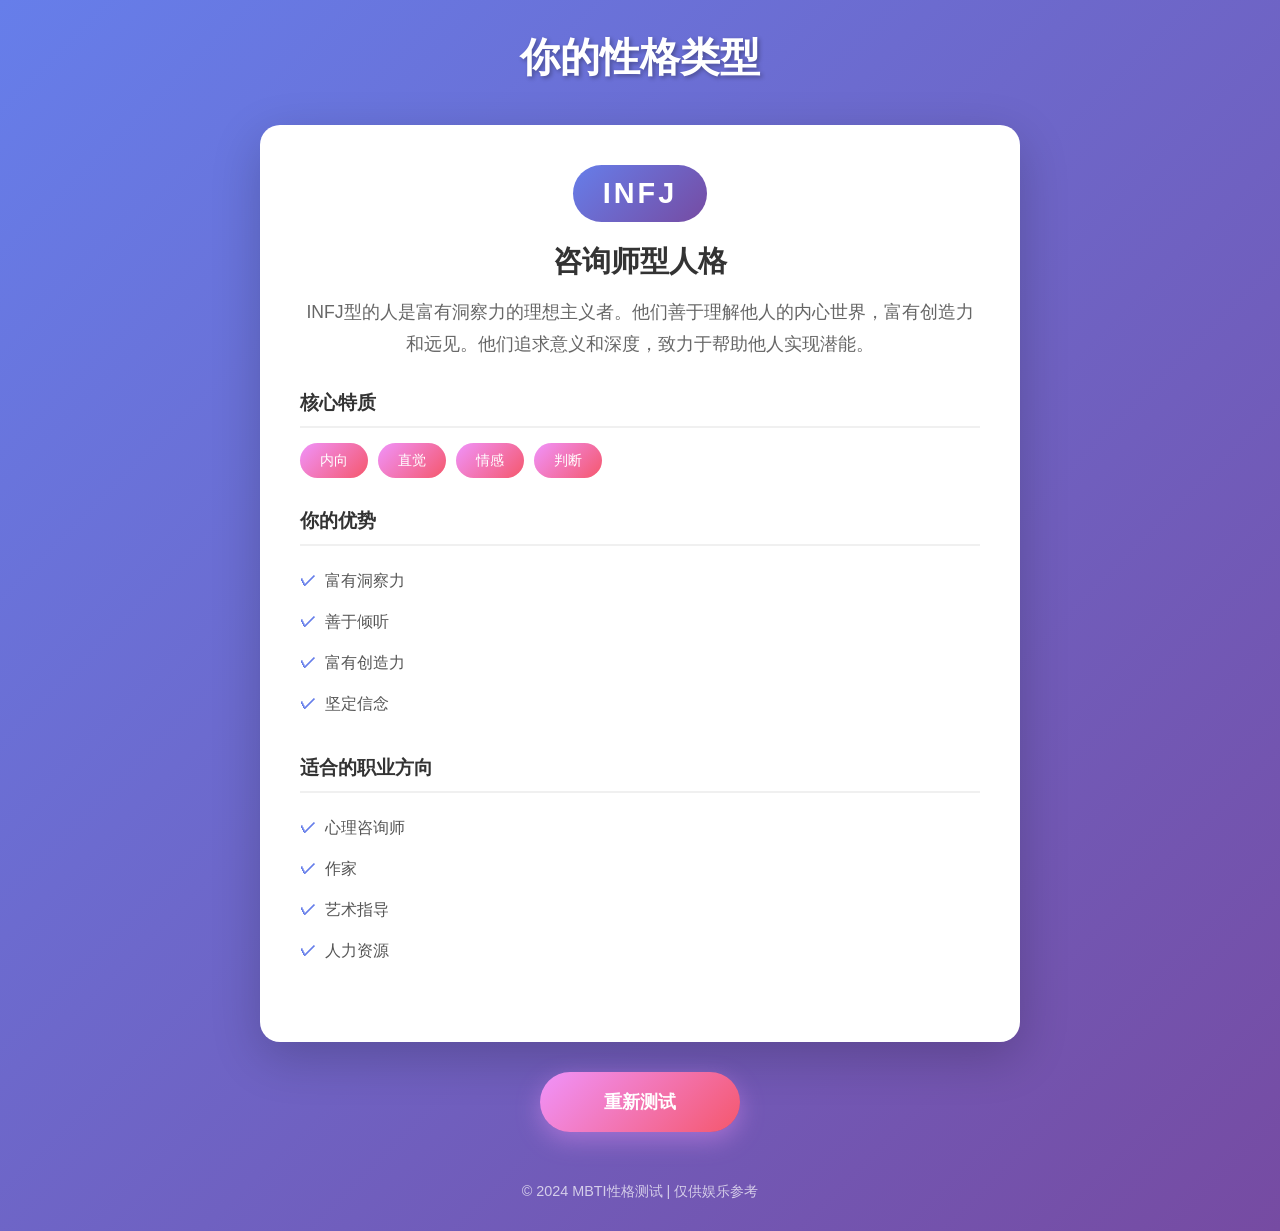
==== result.html @ 4c0a16e0 "上传MBTI测试网站" ====
<!DOCTYPE html>
<html lang="zh-CN">
<head>
    <meta charset="UTF-8">
    <meta name="viewport" content="width=device-width, initial-scale=1.0">
    <title>MBTI性格测试 - 测试结果</title>
    <link rel="stylesheet" href="styles.css">
</head>
<body>
    <div class="container result-container">
        <header>
            <h1>你的性格类型</h1>
        </header>
        
        <main>
            <div class="result-card" id="result-card">
                <div class="type-badge" id="type-badge">INFJ</div>
                <h2 id="type-name">咨询师型人格</h2>
                <p id="type-description">你的性格类型描述将显示在这里...</p>
                
                <div class="traits">
                    <h3>核心特质</h3>
                    <div class="trait-list" id="trait-list">
                        <span class="trait">内向</span>
                        <span class="trait">直觉</span>
                        <span class="trait">情感</span>
                        <span class="trait">判断</span>
                    </div>
                </div>
                
                <div class="strengths" id="strengths">
                    <h3>你的优势</h3>
                    <ul>
                        <li>富有洞察力</li>
                        <li>善于倾听</li>
                        <li>富有创造力</li>
                    </ul>
                </div>
                
                <div class="careers" id="careers">
                    <h3>适合的职业方向</h3>
                    <ul>
                        <li>心理咨询师</li>
                        <li>作家</li>
                        <li>艺术指导</li>
                    </ul>
                </div>
            </div>
            
            <button class="restart-btn" onclick="restartTest()">重新测试</button>
        </main>
        
        <footer>
            <p>© 2024 MBTI性格测试 | 仅供娱乐参考</p>
        </footer>
    </div>
    
    <script src="script.js"></script>
</body>
</html>
---- styles.css ----
* {
    margin: 0;
    padding: 0;
    box-sizing: border-box;
}

body {
    font-family: 'Segoe UI', Tahoma, Geneva, Verdana, sans-serif;
    background: linear-gradient(135deg, #667eea 0%, #764ba2 100%);
    min-height: 100vh;
}

.container {
    max-width: 800px;
    margin: 0 auto;
    padding: 40px 20px;
}

header {
    text-align: center;
    margin-bottom: 40px;
}

header h1 {
    color: white;
    font-size: 2.5rem;
    margin-bottom: 10px;
    text-shadow: 2px 2px 4px rgba(0,0,0,0.3);
}

header p {
    color: rgba(255,255,255,0.8);
    font-size: 1.1rem;
}

.intro {
    background: white;
    border-radius: 16px;
    padding: 30px;
    margin-bottom: 30px;
    box-shadow: 0 10px 40px rgba(0,0,0,0.2);
}

.intro h2 {
    color: #333;
    margin-bottom: 15px;
    font-size: 1.5rem;
}

.intro p {
    color: #666;
    line-height: 1.8;
    font-size: 1rem;
}

.features {
    display: grid;
    grid-template-columns: repeat(auto-fit, minmax(200px, 1fr));
    gap: 20px;
    margin-bottom: 40px;
}

.feature-card {
    background: white;
    border-radius: 12px;
    padding: 25px;
    text-align: center;
    box-shadow: 0 8px 30px rgba(0,0,0,0.15);
    transition: transform 0.3s ease, box-shadow 0.3s ease;
}

.feature-card:hover {
    transform: translateY(-5px);
    box-shadow: 0 12px 40px rgba(0,0,0,0.2);
}

.feature-card h3 {
    color: #667eea;
    margin-bottom: 10px;
    font-size: 1.2rem;
}

.feature-card p {
    color: #777;
    font-size: 0.9rem;
    line-height: 1.6;
}

.start-btn, .restart-btn {
    display: block;
    width: 200px;
    margin: 0 auto;
    padding: 18px 40px;
    font-size: 1.1rem;
    font-weight: bold;
    color: white;
    background: linear-gradient(135deg, #f093fb 0%, #f5576c 100%);
    border: none;
    border-radius: 50px;
    cursor: pointer;
    transition: transform 0.3s ease, box-shadow 0.3s ease;
    box-shadow: 0 8px 25px rgba(240, 147, 251, 0.4);
}

.start-btn:hover, .restart-btn:hover {
    transform: translateY(-3px);
    box-shadow: 0 12px 35px rgba(240, 147, 251, 0.5);
}

footer {
    text-align: center;
    margin-top: 50px;
    color: rgba(255,255,255,0.7);
    font-size: 0.9rem;
}

.test-container {
    padding: 30px 20px;
}

.test-container header {
    margin-bottom: 30px;
}

.progress-bar {
    width: 100%;
    height: 8px;
    background: rgba(255,255,255,0.3);
    border-radius: 4px;
    margin-bottom: 10px;
    overflow: hidden;
}

.progress {
    height: 100%;
    background: linear-gradient(90deg, #f093fb, #f5576c);
    border-radius: 4px;
    transition: width 0.3s ease;
}

#progress-text {
    color: white;
    font-weight: bold;
}

.question-card {
    background: white;
    border-radius: 16px;
    padding: 35px;
    box-shadow: 0 10px 40px rgba(0,0,0,0.2);
    margin-bottom: 30px;
}

#question-text {
    color: #333;
    font-size: 1.3rem;
    margin-bottom: 30px;
    line-height: 1.6;
}

.options {
    display: grid;
    grid-template-columns: repeat(2, 1fr);
    gap: 15px;
}

.option-btn {
    padding: 20px;
    font-size: 1rem;
    color: #555;
    background: #f8f9fa;
    border: 2px solid #e9ecef;
    border-radius: 12px;
    cursor: pointer;
    transition: all 0.3s ease;
    text-align: left;
}

.option-btn:hover {
    background: #e9ecef;
    border-color: #667eea;
}

.option-btn.selected {
    background: linear-gradient(135deg, #667eea 0%, #764ba2 100%);
    border-color: #667eea;
    color: white;
}

.navigation {
    display: flex;
    justify-content: center;
    gap: 20px;
}

.nav-btn {
    padding: 15px 40px;
    font-size: 1rem;
    font-weight: bold;
    color: white;
    background: rgba(255,255,255,0.2);
    border: 2px solid rgba(255,255,255,0.3);
    border-radius: 50px;
    cursor: pointer;
    transition: all 0.3s ease;
}

.nav-btn:hover:not(:disabled) {
    background: rgba(255,255,255,0.3);
    border-color: white;
}

.nav-btn:disabled {
    opacity: 0.5;
    cursor: not-allowed;
}

.result-container {
    padding: 30px 20px;
}

.result-card {
    background: white;
    border-radius: 20px;
    padding: 40px;
    box-shadow: 0 15px 50px rgba(0,0,0,0.2);
    text-align: center;
}

.type-badge {
    display: inline-block;
    padding: 12px 30px;
    font-size: 1.8rem;
    font-weight: bold;
    color: white;
    background: linear-gradient(135deg, #667eea 0%, #764ba2 100%);
    border-radius: 50px;
    margin-bottom: 20px;
    letter-spacing: 3px;
}

#type-name {
    color: #333;
    font-size: 1.8rem;
    margin-bottom: 15px;
}

#type-description {
    color: #666;
    font-size: 1.1rem;
    line-height: 1.8;
    margin-bottom: 30px;
}

.traits, .strengths, .careers {
    margin-bottom: 30px;
    text-align: left;
}

.traits h3, .strengths h3, .careers h3 {
    color: #333;
    font-size: 1.2rem;
    margin-bottom: 15px;
    padding-bottom: 10px;
    border-bottom: 2px solid #f0f0f0;
}

.trait-list {
    display: flex;
    flex-wrap: wrap;
    gap: 10px;
}

.trait {
    padding: 8px 20px;
    background: linear-gradient(135deg, #f093fb 0%, #f5576c 100%);
    color: white;
    border-radius: 25px;
    font-size: 0.9rem;
}

.strengths ul, .careers ul {
    list-style: none;
    padding-left: 0;
}

.strengths li, .careers li {
    padding: 10px 0;
    color: #555;
    font-size: 1rem;
    padding-left: 25px;
    position: relative;
}

.strengths li::before, .careers li::before {
    content: '✓';
    position: absolute;
    left: 0;
    color: #667eea;
    font-weight: bold;
}

.restart-btn {
    margin-top: 30px;
}

@media (max-width: 600px) {
    .options {
        grid-template-columns: 1fr;
    }
    
    .features {
        grid-template-columns: 1fr;
    }
    
    header h1 {
        font-size: 1.8rem;
    }
    
    .question-card {
        padding: 25px 20px;
    }
    
    #question-text {
        font-size: 1.1rem;
    }
}
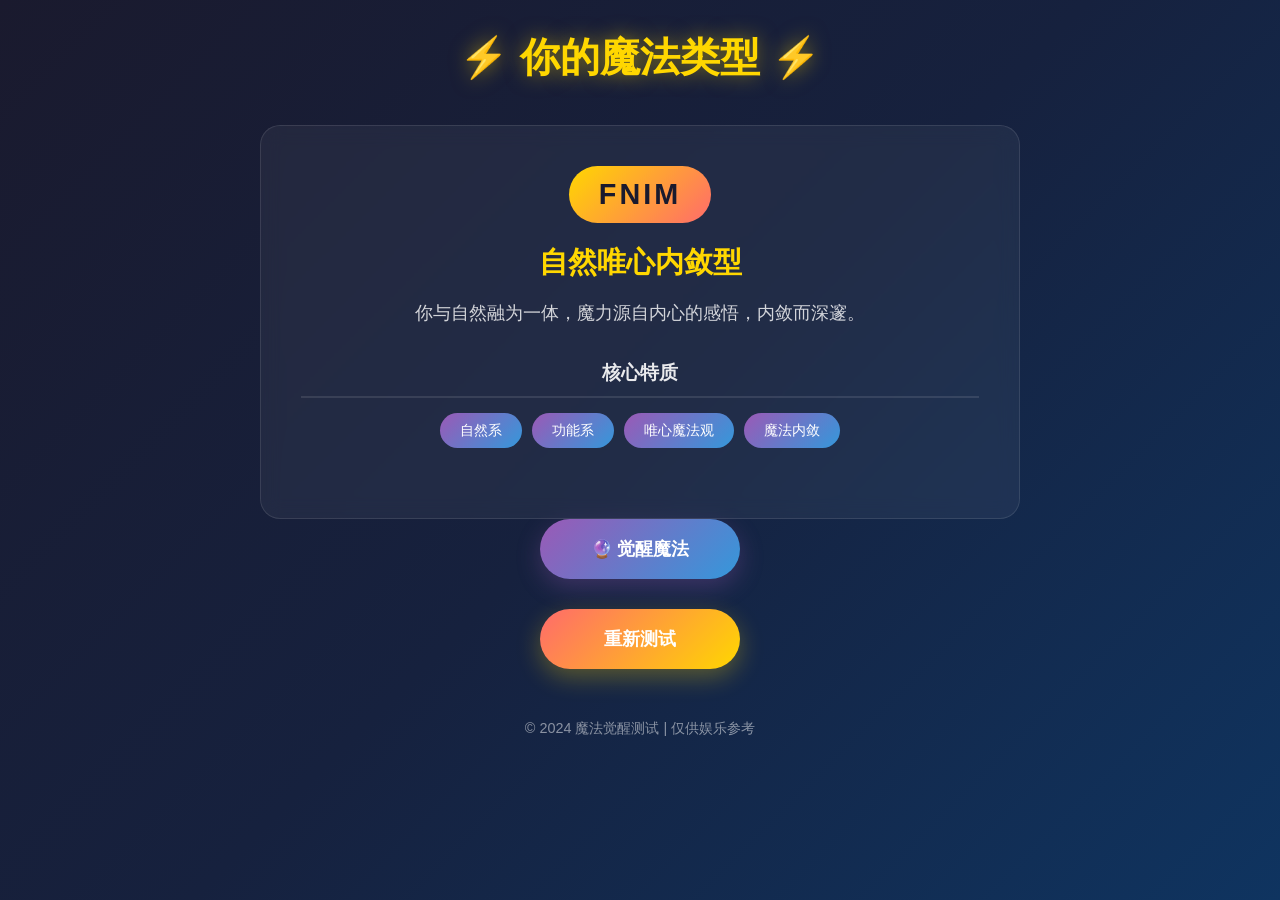
==== commit 6c918786: "更新：修改了首页按钮样式，修复了result.js的逻辑bug" ====
--- a/result.html
+++ b/result.html
@@ -3,55 +3,39 @@
 <head>
     <meta charset="UTF-8">
     <meta name="viewport" content="width=device-width, initial-scale=1.0">
-    <title>MBTI性格测试 - 测试结果</title>
+    <title>魔法觉醒测试 - 测试结果</title>
     <link rel="stylesheet" href="styles.css">
 </head>
 <body>
     <div class="container result-container">
         <header>
-            <h1>你的性格类型</h1>
+            <h1>⚡ 你的魔法类型 ⚡</h1>
         </header>
         
         <main>
             <div class="result-card" id="result-card">
-                <div class="type-badge" id="type-badge">INFJ</div>
-                <h2 id="type-name">咨询师型人格</h2>
-                <p id="type-description">你的性格类型描述将显示在这里...</p>
+                <div class="type-badge" id="type-badge">FNIM</div>
+                <h2 id="type-name">自然唯心内敛型</h2>
+                <p id="type-description">你的魔法类型描述将显示在这里...</p>
                 
                 <div class="traits">
                     <h3>核心特质</h3>
                     <div class="trait-list" id="trait-list">
-                        <span class="trait">内向</span>
-                        <span class="trait">直觉</span>
-                        <span class="trait">情感</span>
-                        <span class="trait">判断</span>
+                        <span class="trait">自然系</span>
+                        <span class="trait">功能系</span>
+                        <span class="trait">唯心魔法观</span>
+                        <span class="trait">魔法内敛</span>
                     </div>
                 </div>
-                
-                <div class="strengths" id="strengths">
-                    <h3>你的优势</h3>
-                    <ul>
-                        <li>富有洞察力</li>
-                        <li>善于倾听</li>
-                        <li>富有创造力</li>
-                    </ul>
-                </div>
-                
-                <div class="careers" id="careers">
-                    <h3>适合的职业方向</h3>
-                    <ul>
-                        <li>心理咨询师</li>
-                        <li>作家</li>
-                        <li>艺术指导</li>
-                    </ul>
-                </div>
             </div>
+            
+            <button class="awaken-btn" onclick="awakenMagic()">🔮 觉醒魔法</button>
             
             <button class="restart-btn" onclick="restartTest()">重新测试</button>
         </main>
         
         <footer>
-            <p>© 2024 MBTI性格测试 | 仅供娱乐参考</p>
+            <p>© 2024 魔法觉醒测试 | 仅供娱乐参考</p>
         </footer>
     </div>
     
--- a/styles.css
+++ b/styles.css
@@ -6,7 +6,7 @@
 
 body {
     font-family: 'Segoe UI', Tahoma, Geneva, Verdana, sans-serif;
-    background: linear-gradient(135deg, #667eea 0%, #764ba2 100%);
+    background: linear-gradient(135deg, #1a1a2e 0%, #16213e 50%, #0f3460 100%);
     min-height: 100vh;
 }
 
@@ -22,10 +22,10 @@
 }
 
 header h1 {
-    color: white;
+    color: #ffd700;
     font-size: 2.5rem;
     margin-bottom: 10px;
-    text-shadow: 2px 2px 4px rgba(0,0,0,0.3);
+    text-shadow: 0 0 20px rgba(255, 215, 0, 0.5);
 }
 
 header p {
@@ -34,23 +34,50 @@
 }
 
 .intro {
-    background: white;
+    background: rgba(255, 255, 255, 0.05);
+    backdrop-filter: blur(10px);
     border-radius: 16px;
     padding: 30px;
     margin-bottom: 30px;
-    box-shadow: 0 10px 40px rgba(0,0,0,0.2);
+    border: 1px solid rgba(255, 255, 255, 0.1);
 }
 
 .intro h2 {
-    color: #333;
+    color: #ffd700;
     margin-bottom: 15px;
     font-size: 1.5rem;
 }
 
 .intro p {
-    color: #666;
+    color: rgba(255, 255, 255, 0.8);
     line-height: 1.8;
     font-size: 1rem;
+}
+
+.disclaimer {
+    background: rgba(255, 100, 100, 0.1);
+    backdrop-filter: blur(10px);
+    border-radius: 16px;
+    padding: 25px;
+    margin-bottom: 30px;
+    border: 1px solid rgba(255, 100, 100, 0.3);
+}
+
+.disclaimer h3 {
+    color: #ff6b6b;
+    margin-bottom: 15px;
+    font-size: 1.2rem;
+}
+
+.disclaimer p {
+    color: rgba(255, 255, 255, 0.7);
+    line-height: 1.6;
+    font-size: 0.9rem;
+    margin-bottom: 10px;
+}
+
+.disclaimer p:last-child {
+    margin-bottom: 0;
 }
 
 .features {
@@ -61,32 +88,33 @@
 }
 
 .feature-card {
-    background: white;
+    background: rgba(255, 255, 255, 0.05);
+    backdrop-filter: blur(10px);
     border-radius: 12px;
     padding: 25px;
     text-align: center;
-    box-shadow: 0 8px 30px rgba(0,0,0,0.15);
-    transition: transform 0.3s ease, box-shadow 0.3s ease;
+    border: 1px solid rgba(255, 255, 255, 0.1);
+    transition: transform 0.3s ease, border-color 0.3s ease;
 }
 
 .feature-card:hover {
     transform: translateY(-5px);
-    box-shadow: 0 12px 40px rgba(0,0,0,0.2);
+    border-color: rgba(255, 215, 0, 0.5);
 }
 
 .feature-card h3 {
-    color: #667eea;
+    color: #ffd700;
     margin-bottom: 10px;
     font-size: 1.2rem;
 }
 
 .feature-card p {
-    color: #777;
+    color: rgba(255, 255, 255, 0.7);
     font-size: 0.9rem;
     line-height: 1.6;
 }
 
-.start-btn, .restart-btn {
+.start-btn, .restart-btn, .awaken-btn {
     display: block;
     width: 200px;
     margin: 0 auto;
@@ -94,23 +122,33 @@
     font-size: 1.1rem;
     font-weight: bold;
     color: white;
-    background: linear-gradient(135deg, #f093fb 0%, #f5576c 100%);
+    background: linear-gradient(135deg, #ff6b6b 0%, #ffd700 100%);
     border: none;
     border-radius: 50px;
     cursor: pointer;
     transition: transform 0.3s ease, box-shadow 0.3s ease;
-    box-shadow: 0 8px 25px rgba(240, 147, 251, 0.4);
-}
-
-.start-btn:hover, .restart-btn:hover {
+    box-shadow: 0 8px 25px rgba(255, 215, 0, 0.3);
+}
+
+.start-btn:hover, .restart-btn:hover, .awaken-btn:hover {
     transform: translateY(-3px);
-    box-shadow: 0 12px 35px rgba(240, 147, 251, 0.5);
+    box-shadow: 0 12px 35px rgba(255, 215, 0, 0.5);
+}
+
+.awaken-btn {
+    margin-bottom: 20px;
+    background: linear-gradient(135deg, #9b59b6 0%, #3498db 100%);
+    box-shadow: 0 8px 25px rgba(155, 89, 182, 0.3);
+}
+
+.awaken-btn:hover {
+    box-shadow: 0 12px 35px rgba(155, 89, 182, 0.5);
 }
 
 footer {
     text-align: center;
     margin-top: 50px;
-    color: rgba(255,255,255,0.7);
+    color: rgba(255,255,255,0.5);
     font-size: 0.9rem;
 }
 
@@ -125,7 +163,7 @@
 .progress-bar {
     width: 100%;
     height: 8px;
-    background: rgba(255,255,255,0.3);
+    background: rgba(255,255,255,0.1);
     border-radius: 4px;
     margin-bottom: 10px;
     overflow: hidden;
@@ -133,7 +171,7 @@
 
 .progress {
     height: 100%;
-    background: linear-gradient(90deg, #f093fb, #f5576c);
+    background: linear-gradient(90deg, #ffd700, #ff6b6b);
     border-radius: 4px;
     transition: width 0.3s ease;
 }
@@ -144,15 +182,16 @@
 }
 
 .question-card {
-    background: white;
+    background: rgba(255, 255, 255, 0.05);
+    backdrop-filter: blur(10px);
     border-radius: 16px;
     padding: 35px;
-    box-shadow: 0 10px 40px rgba(0,0,0,0.2);
+    border: 1px solid rgba(255, 255, 255, 0.1);
     margin-bottom: 30px;
 }
 
 #question-text {
-    color: #333;
+    color: white;
     font-size: 1.3rem;
     margin-bottom: 30px;
     line-height: 1.6;
@@ -167,24 +206,29 @@
 .option-btn {
     padding: 20px;
     font-size: 1rem;
-    color: #555;
-    background: #f8f9fa;
-    border: 2px solid #e9ecef;
+    color: rgba(255, 255, 255, 0.9);
+    background: rgba(255, 255, 255, 0.05);
+    border: 2px solid rgba(255, 255, 255, 0.1);
     border-radius: 12px;
     cursor: pointer;
     transition: all 0.3s ease;
     text-align: left;
 }
 
-.option-btn:hover {
-    background: #e9ecef;
-    border-color: #667eea;
+.option-btn:hover:not(.disabled) {
+    background: rgba(255, 215, 0, 0.1);
+    border-color: #ffd700;
 }
 
 .option-btn.selected {
-    background: linear-gradient(135deg, #667eea 0%, #764ba2 100%);
-    border-color: #667eea;
-    color: white;
+    background: linear-gradient(135deg, #ffd700 0%, #ff6b6b 100%);
+    border-color: #ffd700;
+    color: #1a1a2e;
+}
+
+.option-btn.disabled {
+    opacity: 0.3;
+    cursor: not-allowed;
 }
 
 .navigation {
@@ -198,16 +242,16 @@
     font-size: 1rem;
     font-weight: bold;
     color: white;
-    background: rgba(255,255,255,0.2);
-    border: 2px solid rgba(255,255,255,0.3);
+    background: rgba(255,255,255,0.1);
+    border: 2px solid rgba(255,255,255,0.2);
     border-radius: 50px;
     cursor: pointer;
     transition: all 0.3s ease;
 }
 
 .nav-btn:hover:not(:disabled) {
-    background: rgba(255,255,255,0.3);
-    border-color: white;
+    background: rgba(255,255,255,0.2);
+    border-color: #ffd700;
 }
 
 .nav-btn:disabled {
@@ -220,10 +264,11 @@
 }
 
 .result-card {
-    background: white;
+    background: rgba(255, 255, 255, 0.05);
+    backdrop-filter: blur(10px);
     border-radius: 20px;
     padding: 40px;
-    box-shadow: 0 15px 50px rgba(0,0,0,0.2);
+    border: 1px solid rgba(255, 255, 255, 0.1);
     text-align: center;
 }
 
@@ -232,76 +277,137 @@
     padding: 12px 30px;
     font-size: 1.8rem;
     font-weight: bold;
-    color: white;
-    background: linear-gradient(135deg, #667eea 0%, #764ba2 100%);
+    color: #1a1a2e;
+    background: linear-gradient(135deg, #ffd700 0%, #ff6b6b 100%);
     border-radius: 50px;
     margin-bottom: 20px;
     letter-spacing: 3px;
 }
 
 #type-name {
-    color: #333;
+    color: #ffd700;
     font-size: 1.8rem;
     margin-bottom: 15px;
 }
 
 #type-description {
-    color: #666;
+    color: rgba(255, 255, 255, 0.8);
     font-size: 1.1rem;
     line-height: 1.8;
     margin-bottom: 30px;
 }
 
-.traits, .strengths, .careers {
-    margin-bottom: 30px;
-    text-align: left;
-}
-
-.traits h3, .strengths h3, .careers h3 {
-    color: #333;
+.traits {
+    margin-bottom: 30px;
+    text-align: center;
+}
+
+.traits h3 {
+    color: rgba(255, 255, 255, 0.9);
     font-size: 1.2rem;
     margin-bottom: 15px;
     padding-bottom: 10px;
-    border-bottom: 2px solid #f0f0f0;
+    border-bottom: 2px solid rgba(255, 255, 255, 0.1);
 }
 
 .trait-list {
     display: flex;
     flex-wrap: wrap;
     gap: 10px;
+    justify-content: center;
 }
 
 .trait {
     padding: 8px 20px;
-    background: linear-gradient(135deg, #f093fb 0%, #f5576c 100%);
+    background: linear-gradient(135deg, #9b59b6 0%, #3498db 100%);
     color: white;
     border-radius: 25px;
     font-size: 0.9rem;
 }
 
-.strengths ul, .careers ul {
-    list-style: none;
-    padding-left: 0;
-}
-
-.strengths li, .careers li {
-    padding: 10px 0;
-    color: #555;
-    font-size: 1rem;
-    padding-left: 25px;
-    position: relative;
-}
-
-.strengths li::before, .careers li::before {
-    content: '✓';
-    position: absolute;
-    left: 0;
-    color: #667eea;
-    font-weight: bold;
-}
-
 .restart-btn {
     margin-top: 30px;
+}
+
+.awakening-modal {
+    position: fixed;
+    top: 0;
+    left: 0;
+    width: 100%;
+    height: 100%;
+    background: rgba(0, 0, 0, 0.8);
+    display: flex;
+    justify-content: center;
+    align-items: center;
+    z-index: 1000;
+    animation: fadeIn 0.3s ease;
+}
+
+@keyframes fadeIn {
+    from { opacity: 0; }
+    to { opacity: 1; }
+}
+
+.modal-content {
+    background: linear-gradient(135deg, #1a1a2e 0%, #16213e 100%);
+    border-radius: 20px;
+    padding: 40px;
+    text-align: center;
+    border: 2px solid #ffd700;
+    box-shadow: 0 0 50px rgba(255, 215, 0, 0.3);
+    animation: scaleIn 0.3s ease;
+}
+
+@keyframes scaleIn {
+    from { transform: scale(0.8); opacity: 0; }
+    to { transform: scale(1); opacity: 1; }
+}
+
+.modal-content .sparkles {
+    font-size: 4rem;
+    margin-bottom: 20px;
+    animation: sparkle 1s ease-in-out infinite;
+}
+
+@keyframes sparkle {
+    0%, 100% { transform: scale(1); }
+    50% { transform: scale(1.2); }
+}
+
+.modal-content h2 {
+    color: #ffd700;
+    font-size: 2rem;
+    margin-bottom: 10px;
+}
+
+.modal-content p {
+    color: rgba(255, 255, 255, 0.8);
+    font-size: 1.1rem;
+    margin-bottom: 20px;
+}
+
+.spell-name {
+    font-size: 2.5rem;
+    font-weight: bold;
+    color: #ffd700;
+    text-shadow: 0 0 20px rgba(255, 215, 0, 0.5);
+    margin-bottom: 30px;
+}
+
+.modal-content button {
+    padding: 15px 40px;
+    font-size: 1.1rem;
+    font-weight: bold;
+    color: #1a1a2e;
+    background: linear-gradient(135deg, #ffd700 0%, #ff6b6b 100%);
+    border: none;
+    border-radius: 50px;
+    cursor: pointer;
+    transition: transform 0.3s ease;
+}
+
+.modal-content button:hover {
+    transform: translateY(-3px);
 }
 
 @media (max-width: 600px) {
@@ -324,4 +430,13 @@
     #question-text {
         font-size: 1.1rem;
     }
+    
+    .modal-content {
+        padding: 30px 20px;
+        margin: 0 20px;
+    }
+    
+    .spell-name {
+        font-size: 1.8rem;
+    }
 }
